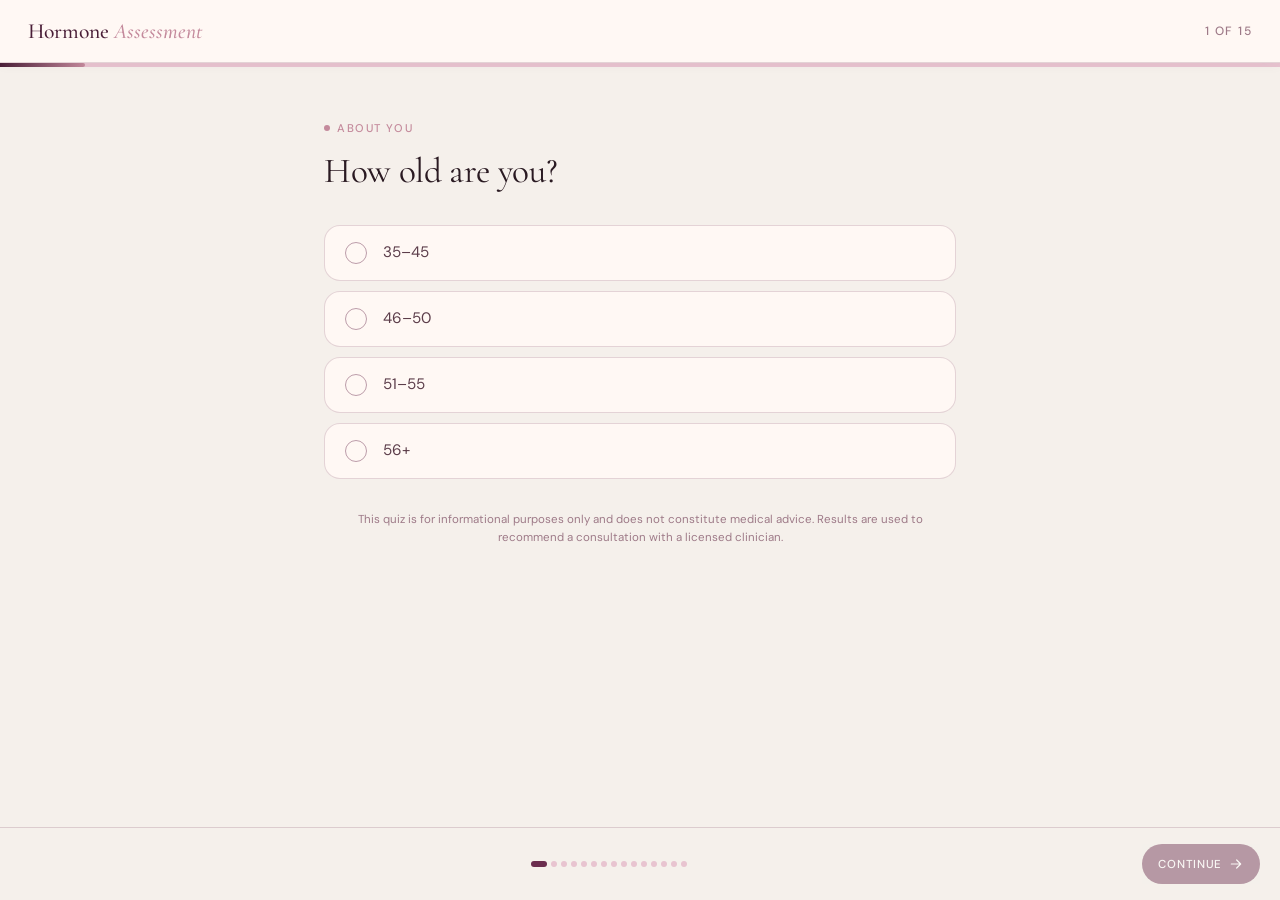
==== index.html @ 1592f010 "Add files via upload" ====
<!DOCTYPE html>
<html lang="en">
<head>
<meta charset="UTF-8">
<meta name="viewport" content="width=device-width, initial-scale=1.0">
<title>Hormone Health Assessment</title>
<link href="https://fonts.googleapis.com/css2?family=Cormorant+Garamond:ital,wght@0,300;0,400;0,500;0,600;1,300;1,400&family=DM+Sans:wght@300;400;500&display=swap" rel="stylesheet">
<link rel="stylesheet" href="style.css">
</head>
<body>

<header class="header">
  <div class="logo">Hormone <span>Assessment</span></div>
  <div class="step-label" id="stepLabel">1 of 15</div>
</header>
<div class="progress-wrap">
  <div class="progress-fill" id="progressFill"></div>
</div>

<div class="quiz-wrap" id="quizWrap">

  <!-- Q1 -->
  <div class="slide active" data-slide="1">
    <div class="question-tag">About You</div>
    <div class="question-text">How old are you?</div>
    <div class="choices">
      <div class="choice" data-value="35-45" onclick="selectChoice(this)"><div class="radio-ring"><div class="radio-dot"></div></div><span class="choice-label">35–45</span></div>
      <div class="choice" data-value="46-50" onclick="selectChoice(this)"><div class="radio-ring"><div class="radio-dot"></div></div><span class="choice-label">46–50</span></div>
      <div class="choice" data-value="51-55" onclick="selectChoice(this)"><div class="radio-ring"><div class="radio-dot"></div></div><span class="choice-label">51–55</span></div>
      <div class="choice" data-value="56+" onclick="selectChoice(this)"><div class="radio-ring"><div class="radio-dot"></div></div><span class="choice-label">56+</span></div>
    </div>
    <p class="disclaimer">This quiz is for informational purposes only and does not constitute medical advice. Results are used to recommend a consultation with a licensed clinician.</p>
  </div>

  <!-- Q2 -->
  <div class="slide" data-slide="2">
    <div class="question-tag">Location</div>
    <div class="question-text">Where are you located?</div>
    <div class="choices">
      <div class="choice" data-value="florida" data-tag="state-florida" onclick="selectChoice(this)"><div class="radio-ring"><div class="radio-dot"></div></div><span class="choice-label">Florida</span></div>
      <div class="choice" data-value="arizona" data-tag="state-arizona" onclick="selectChoice(this)"><div class="radio-ring"><div class="radio-dot"></div></div><span class="choice-label">Arizona</span></div>
      <div class="choice" data-value="texas" data-tag="state-texas" onclick="selectChoice(this)"><div class="radio-ring"><div class="radio-dot"></div></div><span class="choice-label">Texas</span></div>
      <div class="choice" data-value="other" data-tag="disqualified" onclick="selectChoice(this)"><div class="radio-ring"><div class="radio-dot"></div></div><span class="choice-label">Other State</span></div>
    </div>
  </div>

  <!-- Q3 -->
  <div class="slide" data-slide="3">
    <div class="question-tag">Cycle Health</div>
    <div class="question-text">How would you describe your menstrual cycle?</div>
    <div class="choices">
      <div class="choice" data-value="regular" data-stage="perimenopausal" onclick="selectChoice(this)"><div class="radio-ring"><div class="radio-dot"></div></div><span class="choice-label">Regular periods</span></div>
      <div class="choice" data-value="irregular" data-stage="perimenopausal" onclick="selectChoice(this)"><div class="radio-ring"><div class="radio-dot"></div></div><span class="choice-label">Irregular periods</span></div>
      <div class="choice" data-value="no-periods" data-stage="menopausal" onclick="selectChoice(this)"><div class="radio-ring"><div class="radio-dot"></div></div><span class="choice-label">No periods for 12 or more months</span></div>
      <div class="choice" data-value="hysterectomy" data-stage="menopausal" onclick="selectChoice(this)"><div class="radio-ring"><div class="radio-dot"></div></div><span class="choice-label">Had a hysterectomy or oophorectomy</span></div>
    </div>
  </div>

  <!-- Q4 -->
  <div class="slide" data-slide="4">
    <div class="question-tag">Sleep</div>
    <div class="question-text">How hard is it for you to fall asleep at night?</div>
    <div class="choices">
      <div class="choice" data-score="0" onclick="selectChoice(this)"><div class="radio-ring"><div class="radio-dot"></div></div><span class="choice-label">No difficulty — I consistently get 7–8 hours</span></div>
      <div class="choice" data-score="1" onclick="selectChoice(this)"><div class="radio-ring"><div class="radio-dot"></div></div><span class="choice-label">Mild — I have some difficulty</span></div>
      <div class="choice" data-score="2" onclick="selectChoice(this)"><div class="radio-ring"><div class="radio-dot"></div></div><span class="choice-label">Moderate — I wake up during the night most nights</span></div>
      <div class="choice" data-score="3" onclick="selectChoice(this)"><div class="radio-ring"><div class="radio-dot"></div></div><span class="choice-label">Severe — I have chronic insomnia</span></div>
    </div>
  </div>

  <!-- Q5 -->
  <div class="slide" data-slide="5">
    <div class="question-tag">Hot Flashes</div>
    <div class="question-text">Do you experience hot flashes or night sweats?</div>
    <div class="choices">
      <div class="choice" data-score="0" onclick="selectChoice(this)"><div class="radio-ring"><div class="radio-dot"></div></div><span class="choice-label">No — I don't experience them</span></div>
      <div class="choice" data-score="1" onclick="selectChoice(this)"><div class="radio-ring"><div class="radio-dot"></div></div><span class="choice-label">Mild — brief but manageable</span></div>
      <div class="choice" data-score="2" onclick="selectChoice(this)"><div class="radio-ring"><div class="radio-dot"></div></div><span class="choice-label">Moderate — uncomfortable and disruptive</span></div>
      <div class="choice" data-score="3" onclick="selectChoice(this)"><div class="radio-ring"><div class="radio-dot"></div></div><span class="choice-label">Severe — I wake up drenched regularly</span></div>
    </div>
  </div>

  <!-- Q6 -->
  <div class="slide" data-slide="6">
    <div class="question-tag">Mood</div>
    <div class="question-text">How would you describe your mood changes?</div>
    <div class="choices">
      <div class="choice" data-score="0" onclick="selectChoice(this)"><div class="radio-ring"><div class="radio-dot"></div></div><span class="choice-label">No mood changes — I feel emotionally stable</span></div>
      <div class="choice" data-score="1" onclick="selectChoice(this)"><div class="radio-ring"><div class="radio-dot"></div></div><span class="choice-label">Mild — occasional irritability or low mood</span></div>
      <div class="choice" data-score="2" onclick="selectChoice(this)"><div class="radio-ring"><div class="radio-dot"></div></div><span class="choice-label">Moderate — noticeable emotional ups and downs</span></div>
      <div class="choice" data-score="3" onclick="selectChoice(this)"><div class="radio-ring"><div class="radio-dot"></div></div><span class="choice-label">Severe — intense or unpredictable mood shifts</span></div>
    </div>
  </div>

  <!-- Q7 -->
  <div class="slide" data-slide="7">
    <div class="question-tag">Cognitive Health</div>
    <div class="question-text">How difficult is it for you to focus?</div>
    <div class="choices">
      <div class="choice" data-score="0" onclick="selectChoice(this)"><div class="radio-ring"><div class="radio-dot"></div></div><span class="choice-label">No difficulty — no issues with focus or thinking</span></div>
      <div class="choice" data-score="1" onclick="selectChoice(this)"><div class="radio-ring"><div class="radio-dot"></div></div><span class="choice-label">Mild — occasional forgetfulness or low focus</span></div>
      <div class="choice" data-score="2" onclick="selectChoice(this)"><div class="radio-ring"><div class="radio-dot"></div></div><span class="choice-label">Moderate — trouble concentrating</span></div>
      <div class="choice" data-score="3" onclick="selectChoice(this)"><div class="radio-ring"><div class="radio-dot"></div></div><span class="choice-label">Severe — brain fog interferes with daily tasks</span></div>
    </div>
  </div>

  <!-- Q8 -->
  <div class="slide" data-slide="8">
    <div class="question-tag">Body Composition</div>
    <div class="question-text">Have you noticed any changes in your weight?</div>
    <div class="choices">
      <div class="choice" data-score="0" onclick="selectChoice(this)"><div class="radio-ring"><div class="radio-dot"></div></div><span class="choice-label">No changes — weight is stable</span></div>
      <div class="choice" data-score="1" onclick="selectChoice(this)"><div class="radio-ring"><div class="radio-dot"></div></div><span class="choice-label">Mild — minor fluctuations</span></div>
      <div class="choice" data-score="2" onclick="selectChoice(this)"><div class="radio-ring"><div class="radio-dot"></div></div><span class="choice-label">Moderate — gradual abdominal weight gain</span></div>
      <div class="choice" data-score="3" onclick="selectChoice(this)"><div class="radio-ring"><div class="radio-dot"></div></div><span class="choice-label">Severe — rapid weight gain with bloating</span></div>
    </div>
  </div>

  <!-- Q9 -->
  <div class="slide" data-slide="9">
    <div class="question-tag">Skin & Hair</div>
    <div class="question-text">Are you experiencing any body dryness (skin, hair, or intimate areas)?</div>
    <div class="choices">
      <div class="choice" data-score="0" onclick="selectChoice(this)"><div class="radio-ring"><div class="radio-dot"></div></div><span class="choice-label">No dryness — my skin, hair, and intimate areas feel normal</span></div>
      <div class="choice" data-score="1" onclick="selectChoice(this)"><div class="radio-ring"><div class="radio-dot"></div></div><span class="choice-label">Mild — slightly dry skin or increased hair shedding</span></div>
      <div class="choice" data-score="2" onclick="selectChoice(this)"><div class="radio-ring"><div class="radio-dot"></div></div><span class="choice-label">Moderate — skin thinning, dry eyes, or brittle nails</span></div>
      <div class="choice" data-score="3" onclick="selectChoice(this)"><div class="radio-ring"><div class="radio-dot"></div></div><span class="choice-label">Severe — significant hair thinning or vaginal dryness</span></div>
    </div>
  </div>

  <!-- Q10 -->
  <div class="slide" data-slide="10">
    <div class="question-tag">Libido</div>
    <div class="question-text">Have you noticed any changes in your sex drive?</div>
    <div class="choices">
      <div class="choice" data-score="0" onclick="selectChoice(this)"><div class="radio-ring"><div class="radio-dot"></div></div><span class="choice-label">No changes — my libido feels normal</span></div>
      <div class="choice" data-score="1" onclick="selectChoice(this)"><div class="radio-ring"><div class="radio-dot"></div></div><span class="choice-label">Mild — slightly less interest than usual</span></div>
      <div class="choice" data-score="2" onclick="selectChoice(this)"><div class="radio-ring"><div class="radio-dot"></div></div><span class="choice-label">Moderate — noticeably reduced interest in sex</span></div>
      <div class="choice" data-score="3" onclick="selectChoice(this)"><div class="radio-ring"><div class="radio-dot"></div></div><span class="choice-label">Severe — little to no sex drive</span></div>
    </div>
  </div>

  <!-- Q11 -->
  <div class="slide" data-slide="11">
    <div class="question-tag">Physical Comfort</div>
    <div class="question-text">How would you rate your joint and muscle discomfort?</div>
    <div class="choices">
      <div class="choice" data-score="0" onclick="selectChoice(this)"><div class="radio-ring"><div class="radio-dot"></div></div><span class="choice-label">No discomfort — no pain or stiffness</span></div>
      <div class="choice" data-score="1" onclick="selectChoice(this)"><div class="radio-ring"><div class="radio-dot"></div></div><span class="choice-label">Mild — occasional morning stiffness</span></div>
      <div class="choice" data-score="2" onclick="selectChoice(this)"><div class="radio-ring"><div class="radio-dot"></div></div><span class="choice-label">Moderate — recurring joint or muscle pain</span></div>
      <div class="choice" data-score="3" onclick="selectChoice(this)"><div class="radio-ring"><div class="radio-dot"></div></div><span class="choice-label">Severe — chronic pain affecting daily activities</span></div>
    </div>
  </div>

  <!-- Q12 MULTI SELECT -->
  <div class="slide" data-slide="12" data-multi="true">
    <div class="question-tag">Medical History</div>
    <div class="question-text">Have you ever been diagnosed with any of the following?</div>
    <p class="multi-note">Select all that apply</p>
    <div class="choices">
      <div class="choice multi" data-value="none" onclick="selectMulti(this)"><div class="radio-ring"><svg class="check-svg" width="11" height="8" viewBox="0 0 11 8" fill="none"><path d="M1 4L4 7L10 1" stroke="white" stroke-width="1.8" stroke-linecap="round" stroke-linejoin="round"/></svg></div><span class="choice-label">No conditions listed below apply to me</span></div>
      <div class="choice multi" data-value="cancer" data-tag="critical-history" onclick="selectMulti(this)"><div class="radio-ring"><svg class="check-svg" width="11" height="8" viewBox="0 0 11 8" fill="none"><path d="M1 4L4 7L10 1" stroke="white" stroke-width="1.8" stroke-linecap="round" stroke-linejoin="round"/></svg></div><span class="choice-label">Breast cancer or uterine cancer</span></div>
      <div class="choice multi" data-value="bleeding" data-tag="critical-history" onclick="selectMulti(this)"><div class="radio-ring"><svg class="check-svg" width="11" height="8" viewBox="0 0 11 8" fill="none"><path d="M1 4L4 7L10 1" stroke="white" stroke-width="1.8" stroke-linecap="round" stroke-linejoin="round"/></svg></div><span class="choice-label">Unexplained or abnormal vaginal bleeding</span></div>
      <div class="choice multi" data-value="clots" data-tag="critical-history" onclick="selectMulti(this)"><div class="radio-ring"><svg class="check-svg" width="11" height="8" viewBox="0 0 11 8" fill="none"><path d="M1 4L4 7L10 1" stroke="white" stroke-width="1.8" stroke-linecap="round" stroke-linejoin="round"/></svg></div><span class="choice-label">Blood clots, DVT, or pulmonary embolism</span></div>
      <div class="choice multi" data-value="cardiac" data-tag="critical-history" onclick="selectMulti(this)"><div class="radio-ring"><svg class="check-svg" width="11" height="8" viewBox="0 0 11 8" fill="none"><path d="M1 4L4 7L10 1" stroke="white" stroke-width="1.8" stroke-linecap="round" stroke-linejoin="round"/></svg></div><span class="choice-label">Stroke, heart attack, or cardiovascular disease</span></div>
      <div class="choice multi" data-value="liver" data-tag="critical-history" onclick="selectMulti(this)"><div class="radio-ring"><svg class="check-svg" width="11" height="8" viewBox="0 0 11 8" fill="none"><path d="M1 4L4 7L10 1" stroke="white" stroke-width="1.8" stroke-linecap="round" stroke-linejoin="round"/></svg></div><span class="choice-label">Liver disease</span></div>
    </div>
  </div>

  <!-- Q13 -->
  <div class="slide" data-slide="13">
    <div class="question-tag">Current Medications</div>
    <div class="question-text">Are you currently using any hormone-related medications?</div>
    <div class="choices">
      <div class="choice" data-value="none" onclick="selectChoice(this)"><div class="radio-ring"><div class="radio-dot"></div></div><span class="choice-label">No</span></div>
      <div class="choice" data-value="hrt-rx" data-tag="q13-hrt-rx" onclick="selectChoice(this)"><div class="radio-ring"><div class="radio-dot"></div></div><span class="choice-label">Yes — prescription hormone replacement therapy (HRT)</span></div>
      <div class="choice" data-value="contraceptive" data-tag="q13-contraceptive" onclick="selectChoice(this)"><div class="radio-ring"><div class="radio-dot"></div></div><span class="choice-label">Yes — hormonal contraceptives (pill, patch, or IUD)</span></div>
      <div class="choice" data-value="otc-supplements" data-tag="q13-otc-supplements" onclick="selectChoice(this)"><div class="radio-ring"><div class="radio-dot"></div></div><span class="choice-label">Yes — over-the-counter hormone supplements</span></div>
    </div>
  </div>

  <!-- Q14 -->
  <div class="slide" data-slide="14">
    <div class="question-tag">Lab Testing</div>
    <div class="question-text">Have you had any recent hormone or lab testing?</div>
    <div class="choices">
      <div class="choice" data-value="none" onclick="selectChoice(this)"><div class="radio-ring"><div class="radio-dot"></div></div><span class="choice-label">No recent testing</span></div>
      <div class="choice" data-value="standard-blood" data-tag="q14-standard-blood" onclick="selectChoice(this)"><div class="radio-ring"><div class="radio-dot"></div></div><span class="choice-label">Yes — standard blood work</span></div>
      <div class="choice" data-value="specialized" data-tag="q14-specialized" onclick="selectChoice(this)"><div class="radio-ring"><div class="radio-dot"></div></div><span class="choice-label">Yes — specialized hormone testing (DUTCH, saliva mapping)</span></div>
      <div class="choice" data-value="has-results" data-tag="longer-consult" onclick="selectChoice(this)"><div class="radio-ring"><div class="radio-dot"></div></div><span class="choice-label">Yes — I have results but need help understanding them</span></div>
    </div>
  </div>

  <!-- Q15 -->
  <div class="slide" data-slide="15">
    <div class="question-tag">Urgency</div>
    <div class="question-text">How urgently do you need to resolve these symptoms?</div>
    <div class="choices">
      <div class="choice" data-value="low" data-tag="low-intent" onclick="selectChoice(this)"><div class="radio-ring"><div class="radio-dot"></div></div><span class="choice-label">Low — I want to understand my health</span></div>
      <div class="choice" data-value="moderate" data-tag="cold" onclick="selectChoice(this)"><div class="radio-ring"><div class="radio-dot"></div></div><span class="choice-label">Moderate — symptoms are affecting my daily comfort</span></div>
      <div class="choice" data-value="high" data-tag="warm" onclick="selectChoice(this)"><div class="radio-ring"><div class="radio-dot"></div></div><span class="choice-label">High — symptoms are disrupting my daily life</span></div>
      <div class="choice" data-value="critical" data-tag="hot" onclick="selectChoice(this)"><div class="radio-ring"><div class="radio-dot"></div></div><span class="choice-label">Critical — I feel I need medical attention promptly</span></div>
    </div>
  </div>

</div>

<nav class="footer-nav" id="footerNav">
  <button class="btn-back" id="btnBack" onclick="goBack()">
    <svg width="16" height="16" viewBox="0 0 24 24" fill="none"><path d="M19 12H5M11 6L5 12L11 18" stroke="currentColor" stroke-width="1.8" stroke-linecap="round" stroke-linejoin="round"/></svg>
    Back
  </button>
  <div class="dots-wrap" id="dotsWrap"></div>
  <button class="btn-continue" id="btnContinue" onclick="goNext()">
    Continue
    <svg width="16" height="16" viewBox="0 0 24 24" fill="none"><path d="M5 12H19M13 6L19 12L13 18" stroke="white" stroke-width="1.8" stroke-linecap="round" stroke-linejoin="round"/></svg>
  </button>
</nav>

<script src="script.js"></script>
</body>
</html>
---- style.css ----
*, *::before, *::after { box-sizing: border-box; margin: 0; padding: 0; }
html, body { overflow-x: hidden; width: 100%; }

:root {
  --bg: #f5f0eb;
  --card-bg: #fff8f4;
  --burgundy: #6b2d4e;
  --burgundy-dark: #4a1e37;
  --mauve: #c48a9c;
  --mauve-light: #e8c4d0;
  --text-dark: #2a1a22;
  --text-mid: #5c3d4a;
  --text-muted: #9e7a88;
  --border: rgba(107, 45, 78, 0.18);
  --border-hover: rgba(107, 45, 78, 0.45);
  --selected-bg: rgba(107, 45, 78, 0.08);
  --radius: 16px;
  --green: #4a7c6f;
  --amber: #b8860b;
  --red: #8b2a2a;
}

body {
  font-family: 'DM Sans', sans-serif;
  background: var(--bg);
  min-height: 100vh;
  color: var(--text-dark);
}

/* ─── HEADER ─── */
.header {
  width: 100%;
  background: var(--card-bg);
  border-bottom: 1px solid var(--border);
  padding: 18px 28px;
  display: flex;
  align-items: center;
  justify-content: space-between;
  position: sticky;
  top: 0;
  z-index: 100;
  box-shadow: 0 1px 12px rgba(107,45,78,0.06);
}
.logo {
  font-family: 'Cormorant Garamond', serif;
  font-size: 1.35rem;
  font-weight: 500;
  color: var(--burgundy-dark);
}
.logo span { color: var(--mauve); font-style: italic; }
.step-label {
  font-size: 0.75rem;
  font-weight: 500;
  letter-spacing: 0.12em;
  text-transform: uppercase;
  color: var(--text-muted);
}

/* ─── PROGRESS BAR ─── */
.progress-wrap {
  width: 100%;
  background: var(--mauve-light);
  height: 4px;
}
.progress-fill {
  height: 100%;
  background: linear-gradient(90deg, var(--burgundy-dark), var(--mauve));
  border-radius: 0 4px 4px 0;
  transition: width 0.5s cubic-bezier(0.4, 0, 0.2, 1);
  width: 6.67%;
}

/* ─── QUIZ WRAP ─── */
.quiz-wrap {
  width: 100%;
  max-width: 680px;
  padding: 48px 24px 120px;
  margin: 0 auto;
}

/* ─── SLIDES ─── */
.slide { display: none; animation: slideIn 0.4s ease; }
.slide.active { display: block; }

@keyframes slideIn {
  from { opacity: 0; transform: translateY(18px); }
  to   { opacity: 1; transform: translateY(0); }
}

@keyframes fadeIn {
  from { opacity: 0; transform: translateY(16px); }
  to   { opacity: 1; transform: translateY(0); }
}

.question-tag {
  display: inline-flex;
  align-items: center;
  gap: 7px;
  font-size: 0.7rem;
  font-weight: 500;
  letter-spacing: 0.14em;
  text-transform: uppercase;
  color: var(--mauve);
  margin-bottom: 14px;
}
.question-tag::before {
  content: '';
  width: 6px; height: 6px;
  border-radius: 50%;
  background: var(--mauve);
  display: inline-block;
}

.question-text {
  font-family: 'Cormorant Garamond', serif;
  font-size: clamp(1.7rem, 4.5vw, 2.2rem);
  font-weight: 400;
  line-height: 1.25;
  color: var(--text-dark);
  margin-bottom: 32px;
  letter-spacing: -0.01em;
}

/* ─── CHOICES ─── */
.choices { display: flex; flex-direction: column; gap: 10px; }

.choice {
  display: flex;
  align-items: center;
  gap: 16px;
  padding: 16px 20px;
  border: 1.5px solid var(--border);
  border-radius: var(--radius);
  background: var(--card-bg);
  cursor: pointer;
  transition: all 0.2s ease;
  position: relative;
  overflow: hidden;
}
.choice::before {
  content: '';
  position: absolute;
  inset: 0;
  background: linear-gradient(135deg, rgba(107,45,78,0.03), transparent);
  opacity: 0;
  transition: opacity 0.2s;
}
.choice:hover { border-color: var(--border-hover); transform: translateY(-1px); box-shadow: 0 4px 20px rgba(107,45,78,0.1); }
.choice:hover::before { opacity: 1; }
.choice.selected {
  border-color: var(--burgundy);
  background: var(--selected-bg);
  box-shadow: 0 0 0 1px var(--burgundy), 0 4px 20px rgba(107,45,78,0.12);
}

.radio-ring {
  width: 22px; height: 22px;
  border-radius: 50%;
  border: 1.5px solid var(--border-hover);
  display: flex; align-items: center; justify-content: center;
  flex-shrink: 0;
  transition: all 0.2s;
}
.choice.selected .radio-ring { border-color: var(--burgundy); background: var(--burgundy); }

.radio-dot {
  width: 8px; height: 8px;
  border-radius: 50%;
  background: white;
  opacity: 0;
  transform: scale(0);
  transition: all 0.2s cubic-bezier(0.34, 1.56, 0.64, 1);
}
.choice.selected .radio-dot { opacity: 1; transform: scale(1); }

.choice-label {
  font-size: 0.95rem;
  font-weight: 400;
  color: var(--text-mid);
  line-height: 1.4;
  transition: color 0.2s;
}
.choice.selected .choice-label { color: var(--text-dark); font-weight: 500; }

/* ─── MULTI SELECT ─── */
.multi-note {
  font-size: 0.78rem;
  color: var(--text-muted);
  margin-bottom: 20px;
  font-style: italic;
}
.choice.multi .radio-ring { border-radius: 6px; }
.choice.multi .radio-dot { display: none; }
.check-svg { opacity: 0; transform: scale(0); transition: all 0.2s cubic-bezier(0.34, 1.56, 0.64, 1); }
.choice.multi.selected .check-svg { opacity: 1; transform: scale(1); }

/* ─── DISCLAIMER ─── */
.disclaimer {
  text-align: center;
  font-size: 0.72rem;
  color: var(--text-muted);
  line-height: 1.6;
  padding: 0 12px;
  margin-top: 32px;
}

/* ─── FOOTER NAV ─── */
.footer-nav {
  position: fixed;
  bottom: 0; left: 0; right: 0;
  background: rgba(245, 240, 235, 0.92);
  backdrop-filter: blur(12px);
  border-top: 1px solid var(--border);
  padding: 16px 20px;
  padding-bottom: calc(16px + env(safe-area-inset-bottom));
  display: flex;
  align-items: center;
  justify-content: space-between;
  gap: 8px;
  z-index: 99;
  width: 100%;
}

.btn-back {
  display: flex;
  align-items: center;
  gap: 8px;
  font-family: 'DM Sans', sans-serif;
  font-size: 0.88rem;
  color: var(--text-muted);
  background: none;
  border: none;
  cursor: pointer;
  padding: 10px 0;
  transition: color 0.2s;
  flex-shrink: 0;
}
.btn-back:hover { color: var(--burgundy); }
.btn-back:hover svg { transform: translateX(-3px); }
.btn-back svg { transition: transform 0.2s; }

.btn-continue {
  display: flex;
  align-items: center;
  gap: 6px;
  font-family: 'DM Sans', sans-serif;
  font-size: 0.72rem;
  font-weight: 500;
  letter-spacing: 0.06em;
  text-transform: uppercase;
  color: white;
  background: var(--burgundy);
  border: none;
  border-radius: 100px;
  padding: 12px 16px;
  cursor: pointer;
  transition: all 0.25s ease;
  opacity: 0.45;
  pointer-events: none;
  white-space: nowrap;
  flex-shrink: 0;
}
.btn-continue.enabled { opacity: 1; pointer-events: all; box-shadow: 0 4px 20px rgba(107,45,78,0.3); }
.btn-continue.enabled:hover { background: var(--burgundy-dark); transform: translateY(-1px); }
.btn-continue svg { transition: transform 0.2s; }
.btn-continue.enabled:hover svg { transform: translateX(3px); }

/* ─── DOTS ─── */
.dots-wrap { display: flex; gap: 4px; align-items: center; flex-shrink: 1; overflow: hidden; }
.dot { width: 6px; height: 6px; border-radius: 50%; background: var(--mauve-light); transition: all 0.3s; flex-shrink: 0; }
.dot.active { background: var(--burgundy); width: 16px; border-radius: 4px; }
.dot.done { background: var(--mauve); }

/* ─── RESULTS PAGE ─── */
.results-wrap {
  max-width: 600px;
  margin: 0 auto;
  padding: 48px 24px 80px;
}

.loading { text-align: center; padding: 80px 24px; }
.loading p {
  font-family: 'Cormorant Garamond', serif;
  font-size: 1.4rem;
  color: var(--text-muted);
  font-style: italic;
}

.results { display: none; }
.results.visible { display: block; animation: fadeIn 0.6s ease; }

.eyebrow {
  font-size: 0.72rem;
  font-weight: 500;
  letter-spacing: 0.14em;
  text-transform: uppercase;
  color: var(--mauve);
  margin-bottom: 12px;
  display: flex;
  align-items: center;
  gap: 8px;
}
.eyebrow::before {
  content: '';
  width: 24px; height: 1px;
  background: var(--mauve);
  display: inline-block;
}

.headline {
  font-family: 'Cormorant Garamond', serif;
  font-size: clamp(2rem, 6vw, 2.8rem);
  font-weight: 400;
  line-height: 1.2;
  color: var(--text-dark);
  margin-bottom: 12px;
}
.headline em { color: var(--burgundy); font-style: italic; }

.subheadline {
  font-size: 0.95rem;
  color: var(--text-mid);
  line-height: 1.7;
  margin-bottom: 40px;
}

.score-card {
  background: var(--card-bg);
  border: 1.5px solid var(--border);
  border-radius: 20px;
  padding: 28px 24px;
  margin-bottom: 20px;
}
.score-label {
  display: flex;
  justify-content: space-between;
  align-items: center;
  margin-bottom: 14px;
}
.score-label span:first-child { font-weight: 500; font-size: 0.95rem; color: var(--text-dark); }

.score-badge {
  font-size: 0.82rem;
  font-weight: 500;
  padding: 4px 12px;
  border-radius: 100px;
}
.score-badge.mild     { background: rgba(74,124,111,0.12); color: var(--green); }
.score-badge.moderate { background: rgba(184,134,11,0.12); color: var(--amber); }
.score-badge.severe   { background: rgba(139,42,42,0.12);  color: var(--red); }

.score-bar-wrap {
  background: var(--mauve-light);
  border-radius: 100px;
  height: 8px;
  margin-bottom: 10px;
}
.score-bar-fill {
  height: 100%;
  border-radius: 100px;
  transition: width 1.2s cubic-bezier(0.4, 0, 0.2, 1);
  width: 0%;
}
.score-bar-fill.mild     { background: linear-gradient(90deg, #4a7c6f, #7ab5a8); }
.score-bar-fill.moderate { background: linear-gradient(90deg, #b8860b, #d4a832); }
.score-bar-fill.severe   { background: linear-gradient(90deg, #8b2a2a, #c45555); }

.score-markers {
  display: flex;
  justify-content: space-between;
  font-size: 0.72rem;
  color: var(--text-muted);
}

.info-card {
  background: var(--card-bg);
  border: 1.5px solid var(--border);
  border-radius: 20px;
  padding: 28px 24px;
  margin-bottom: 20px;
}
.info-card h3 {
  font-family: 'Cormorant Garamond', serif;
  font-size: 1.3rem;
  font-weight: 500;
  color: var(--text-dark);
  margin-bottom: 12px;
}
.info-card p { font-size: 0.92rem; color: var(--text-mid); line-height: 1.75; }

.plan-card {
  background: var(--burgundy-dark);
  border-radius: 20px;
  padding: 28px 24px;
  margin-bottom: 32px;
  color: white;
}
.plan-tag {
  font-size: 0.7rem;
  font-weight: 500;
  letter-spacing: 0.12em;
  text-transform: uppercase;
  color: var(--mauve-light);
  margin-bottom: 8px;
}
.plan-name {
  font-family: 'Cormorant Garamond', serif;
  font-size: 1.6rem;
  font-weight: 400;
  margin-bottom: 4px;
}
.plan-price { font-size: 0.88rem; color: var(--mauve-light); margin-bottom: 20px; }
.plan-includes { list-style: none; display: flex; flex-direction: column; gap: 10px; }
.plan-includes li {
  display: flex;
  align-items: flex-start;
  gap: 10px;
  font-size: 0.88rem;
  color: rgba(255,255,255,0.85);
  line-height: 1.5;
}
.plan-includes li::before {
  content: '✓';
  color: var(--mauve-light);
  font-weight: 600;
  flex-shrink: 0;
  margin-top: 1px;
}

.btn-cta {
  display: flex;
  align-items: center;
  justify-content: center;
  gap: 10px;
  width: 100%;
  font-family: 'DM Sans', sans-serif;
  font-size: 0.85rem;
  font-weight: 500;
  letter-spacing: 0.1em;
  text-transform: uppercase;
  color: white;
  background: var(--burgundy);
  border: none;
  border-radius: 100px;
  padding: 18px 32px;
  cursor: pointer;
  transition: all 0.25s ease;
  box-shadow: 0 4px 20px rgba(107,45,78,0.3);
  text-decoration: none;
}
.btn-cta:hover {
  background: var(--burgundy-dark);
  transform: translateY(-2px);
  box-shadow: 0 8px 32px rgba(107,45,78,0.4);
}

@media (max-width: 480px) {
  .quiz-wrap { padding: 36px 20px 120px; }
  .choice { padding: 14px 16px; }
  .question-text { margin-bottom: 24px; }
  .results-wrap { padding: 36px 20px 60px; }
}
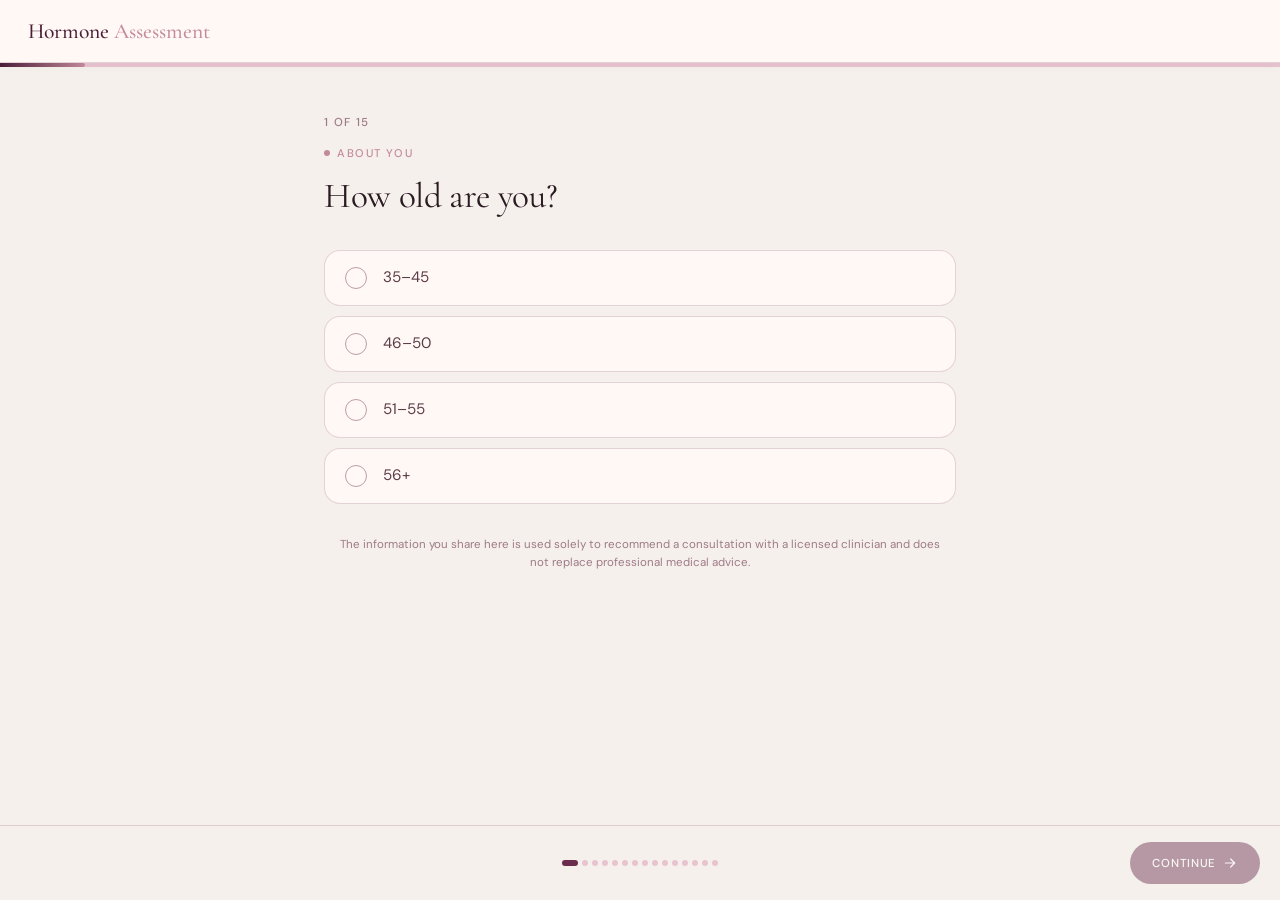
==== commit 4c557cee: "Add files via upload" ====
--- a/index.html
+++ b/index.html
@@ -11,7 +11,6 @@
 
 <header class="header">
   <div class="logo">Hormone <span>Assessment</span></div>
-  <div class="step-label" id="stepLabel">1 of 15</div>
 </header>
 <div class="progress-wrap">
   <div class="progress-fill" id="progressFill"></div>
@@ -21,6 +20,7 @@
 
   <!-- Q1 -->
   <div class="slide active" data-slide="1">
+    <div class="step-inline" id="stepLabel">1 of 15</div>
     <div class="question-tag">About You</div>
     <div class="question-text">How old are you?</div>
     <div class="choices">
@@ -29,7 +29,7 @@
       <div class="choice" data-value="51-55" onclick="selectChoice(this)"><div class="radio-ring"><div class="radio-dot"></div></div><span class="choice-label">51–55</span></div>
       <div class="choice" data-value="56+" onclick="selectChoice(this)"><div class="radio-ring"><div class="radio-dot"></div></div><span class="choice-label">56+</span></div>
     </div>
-    <p class="disclaimer">This quiz is for informational purposes only and does not constitute medical advice. Results are used to recommend a consultation with a licensed clinician.</p>
+    <p class="disclaimer">The information you share here is used solely to recommend a consultation with a licensed clinician and does not replace professional medical advice.</p>
   </div>
 
   <!-- Q2 -->
@@ -88,43 +88,43 @@
       <div class="choice" data-score="0" onclick="selectChoice(this)"><div class="radio-ring"><div class="radio-dot"></div></div><span class="choice-label">No mood changes — I feel emotionally stable</span></div>
       <div class="choice" data-score="1" onclick="selectChoice(this)"><div class="radio-ring"><div class="radio-dot"></div></div><span class="choice-label">Mild — occasional irritability or low mood</span></div>
       <div class="choice" data-score="2" onclick="selectChoice(this)"><div class="radio-ring"><div class="radio-dot"></div></div><span class="choice-label">Moderate — noticeable emotional ups and downs</span></div>
-      <div class="choice" data-score="3" onclick="selectChoice(this)"><div class="radio-ring"><div class="radio-dot"></div></div><span class="choice-label">Severe — intense or unpredictable mood shifts</span></div>
+      <div class="choice" data-score="3" onclick="selectChoice(this)"><div class="radio-ring"><div class="radio-dot"></div></div><span class="choice-label">Severe — anxiety, depression, or mood swings affecting daily life</span></div>
     </div>
   </div>
 
   <!-- Q7 -->
   <div class="slide" data-slide="7">
-    <div class="question-tag">Cognitive Health</div>
-    <div class="question-text">How difficult is it for you to focus?</div>
-    <div class="choices">
-      <div class="choice" data-score="0" onclick="selectChoice(this)"><div class="radio-ring"><div class="radio-dot"></div></div><span class="choice-label">No difficulty — no issues with focus or thinking</span></div>
-      <div class="choice" data-score="1" onclick="selectChoice(this)"><div class="radio-ring"><div class="radio-dot"></div></div><span class="choice-label">Mild — occasional forgetfulness or low focus</span></div>
-      <div class="choice" data-score="2" onclick="selectChoice(this)"><div class="radio-ring"><div class="radio-dot"></div></div><span class="choice-label">Moderate — trouble concentrating</span></div>
-      <div class="choice" data-score="3" onclick="selectChoice(this)"><div class="radio-ring"><div class="radio-dot"></div></div><span class="choice-label">Severe — brain fog interferes with daily tasks</span></div>
+    <div class="question-tag">Energy</div>
+    <div class="question-text">How would you rate your energy levels?</div>
+    <div class="choices">
+      <div class="choice" data-score="0" onclick="selectChoice(this)"><div class="radio-ring"><div class="radio-dot"></div></div><span class="choice-label">Good — I have consistent energy throughout the day</span></div>
+      <div class="choice" data-score="1" onclick="selectChoice(this)"><div class="radio-ring"><div class="radio-dot"></div></div><span class="choice-label">Mild — I feel tired more often than usual</span></div>
+      <div class="choice" data-score="2" onclick="selectChoice(this)"><div class="radio-ring"><div class="radio-dot"></div></div><span class="choice-label">Moderate — fatigue impacts my productivity</span></div>
+      <div class="choice" data-score="3" onclick="selectChoice(this)"><div class="radio-ring"><div class="radio-dot"></div></div><span class="choice-label">Severe — I'm exhausted most of the time</span></div>
     </div>
   </div>
 
   <!-- Q8 -->
   <div class="slide" data-slide="8">
-    <div class="question-tag">Body Composition</div>
-    <div class="question-text">Have you noticed any changes in your weight?</div>
-    <div class="choices">
-      <div class="choice" data-score="0" onclick="selectChoice(this)"><div class="radio-ring"><div class="radio-dot"></div></div><span class="choice-label">No changes — weight is stable</span></div>
-      <div class="choice" data-score="1" onclick="selectChoice(this)"><div class="radio-ring"><div class="radio-dot"></div></div><span class="choice-label">Mild — minor fluctuations</span></div>
-      <div class="choice" data-score="2" onclick="selectChoice(this)"><div class="radio-ring"><div class="radio-dot"></div></div><span class="choice-label">Moderate — gradual abdominal weight gain</span></div>
-      <div class="choice" data-score="3" onclick="selectChoice(this)"><div class="radio-ring"><div class="radio-dot"></div></div><span class="choice-label">Severe — rapid weight gain with bloating</span></div>
+    <div class="question-tag">Cognition</div>
+    <div class="question-text">Do you experience brain fog or memory issues?</div>
+    <div class="choices">
+      <div class="choice" data-score="0" onclick="selectChoice(this)"><div class="radio-ring"><div class="radio-dot"></div></div><span class="choice-label">No — my thinking feels sharp and clear</span></div>
+      <div class="choice" data-score="1" onclick="selectChoice(this)"><div class="radio-ring"><div class="radio-dot"></div></div><span class="choice-label">Mild — occasional forgetfulness</span></div>
+      <div class="choice" data-score="2" onclick="selectChoice(this)"><div class="radio-ring"><div class="radio-dot"></div></div><span class="choice-label">Moderate — difficulty concentrating or recalling words</span></div>
+      <div class="choice" data-score="3" onclick="selectChoice(this)"><div class="radio-ring"><div class="radio-dot"></div></div><span class="choice-label">Severe — brain fog affects my work and daily tasks</span></div>
     </div>
   </div>
 
   <!-- Q9 -->
   <div class="slide" data-slide="9">
-    <div class="question-tag">Skin & Hair</div>
-    <div class="question-text">Are you experiencing any body dryness (skin, hair, or intimate areas)?</div>
-    <div class="choices">
-      <div class="choice" data-score="0" onclick="selectChoice(this)"><div class="radio-ring"><div class="radio-dot"></div></div><span class="choice-label">No dryness — my skin, hair, and intimate areas feel normal</span></div>
-      <div class="choice" data-score="1" onclick="selectChoice(this)"><div class="radio-ring"><div class="radio-dot"></div></div><span class="choice-label">Mild — slightly dry skin or increased hair shedding</span></div>
-      <div class="choice" data-score="2" onclick="selectChoice(this)"><div class="radio-ring"><div class="radio-dot"></div></div><span class="choice-label">Moderate — skin thinning, dry eyes, or brittle nails</span></div>
-      <div class="choice" data-score="3" onclick="selectChoice(this)"><div class="radio-ring"><div class="radio-dot"></div></div><span class="choice-label">Severe — significant hair thinning or vaginal dryness</span></div>
+    <div class="question-tag">Weight</div>
+    <div class="question-text">Have you noticed unexpected changes in your weight?</div>
+    <div class="choices">
+      <div class="choice" data-score="0" onclick="selectChoice(this)"><div class="radio-ring"><div class="radio-dot"></div></div><span class="choice-label">No — my weight has been stable</span></div>
+      <div class="choice" data-score="1" onclick="selectChoice(this)"><div class="radio-ring"><div class="radio-dot"></div></div><span class="choice-label">Mild — slight changes despite no lifestyle shifts</span></div>
+      <div class="choice" data-score="2" onclick="selectChoice(this)"><div class="radio-ring"><div class="radio-dot"></div></div><span class="choice-label">Moderate — noticeable weight gain, especially around the midsection</span></div>
+      <div class="choice" data-score="3" onclick="selectChoice(this)"><div class="radio-ring"><div class="radio-dot"></div></div><span class="choice-label">Severe — significant weight gain that is hard to control</span></div>
     </div>
   </div>
 
--- a/style.css
+++ b/style.css
@@ -47,13 +47,23 @@
   font-weight: 500;
   color: var(--burgundy-dark);
 }
-.logo span { color: var(--mauve); font-style: italic; }
+.logo span { color: var(--mauve); }
 .step-label {
   font-size: 0.75rem;
   font-weight: 500;
   letter-spacing: 0.12em;
   text-transform: uppercase;
   color: var(--text-muted);
+}
+
+/* Step label inside quiz (above question tag) */
+.step-inline {
+  font-size: 0.72rem;
+  font-weight: 500;
+  letter-spacing: 0.12em;
+  text-transform: uppercase;
+  color: var(--text-muted);
+  margin-bottom: 10px;
 }
 
 /* ─── PROGRESS BAR ─── */
@@ -187,7 +197,6 @@
   font-size: 0.78rem;
   color: var(--text-muted);
   margin-bottom: 20px;
-  font-style: italic;
 }
 .choice.multi .radio-ring { border-radius: 6px; }
 .choice.multi .radio-dot { display: none; }
@@ -213,13 +222,16 @@
   border-top: 1px solid var(--border);
   padding: 16px 20px;
   padding-bottom: calc(16px + env(safe-area-inset-bottom));
-  display: flex;
-  align-items: center;
-  justify-content: space-between;
+  display: grid;
+  grid-template-columns: 1fr auto 1fr;
+  align-items: center;
   gap: 8px;
   z-index: 99;
   width: 100%;
 }
+.footer-nav .btn-back     { justify-self: start; }
+.footer-nav .dots-wrap    { justify-self: center; }
+.footer-nav .btn-continue { justify-self: end; }
 
 .btn-back {
   display: flex;
@@ -252,7 +264,7 @@
   background: var(--burgundy);
   border: none;
   border-radius: 100px;
-  padding: 12px 16px;
+  padding: 13px 22px;
   cursor: pointer;
   transition: all 0.25s ease;
   opacity: 0.45;
@@ -283,7 +295,6 @@
   font-family: 'Cormorant Garamond', serif;
   font-size: 1.4rem;
   color: var(--text-muted);
-  font-style: italic;
 }
 
 .results { display: none; }
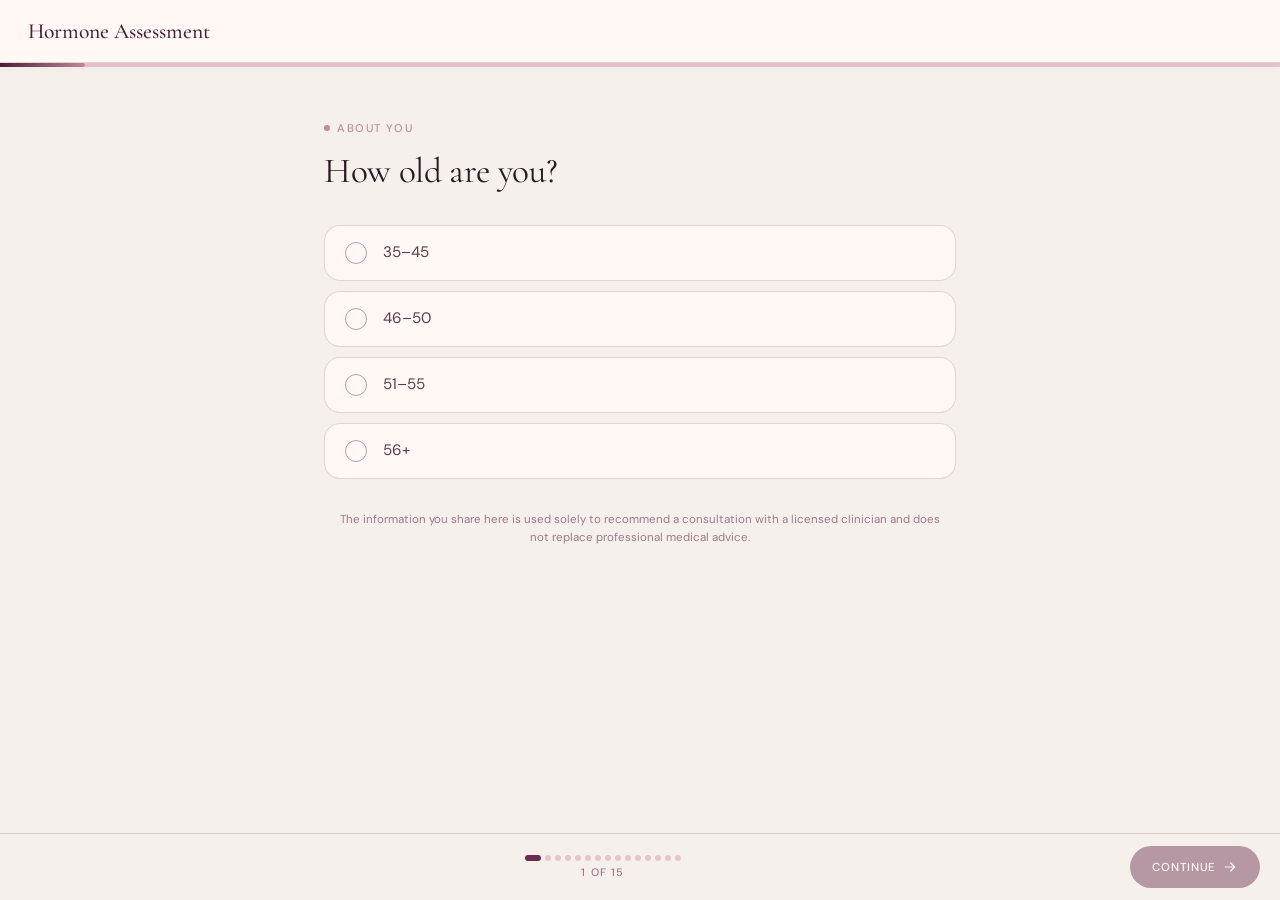
==== commit deea18ab: "Add files via upload" ====
--- a/index.html
+++ b/index.html
@@ -20,7 +20,6 @@
 
   <!-- Q1 -->
   <div class="slide active" data-slide="1">
-    <div class="step-inline" id="stepLabel">1 of 15</div>
     <div class="question-tag">About You</div>
     <div class="question-text">How old are you?</div>
     <div class="choices">
@@ -210,7 +209,10 @@
     <svg width="16" height="16" viewBox="0 0 24 24" fill="none"><path d="M19 12H5M11 6L5 12L11 18" stroke="currentColor" stroke-width="1.8" stroke-linecap="round" stroke-linejoin="round"/></svg>
     Back
   </button>
-  <div class="dots-wrap" id="dotsWrap"></div>
+  <div class="footer-center">
+    <div class="dots-wrap" id="dotsWrap"></div>
+    <div class="step-label" id="stepLabel">1 of 15</div>
+  </div>
   <button class="btn-continue" id="btnContinue" onclick="goNext()">
     Continue
     <svg width="16" height="16" viewBox="0 0 24 24" fill="none"><path d="M5 12H19M13 6L19 12L13 18" stroke="white" stroke-width="1.8" stroke-linecap="round" stroke-linejoin="round"/></svg>
--- a/style.css
+++ b/style.css
@@ -47,7 +47,7 @@
   font-weight: 500;
   color: var(--burgundy-dark);
 }
-.logo span { color: var(--mauve); }
+.logo span { color: var(--burgundy-dark); }
 .step-label {
   font-size: 0.75rem;
   font-weight: 500;
@@ -56,15 +56,6 @@
   color: var(--text-muted);
 }
 
-/* Step label inside quiz (above question tag) */
-.step-inline {
-  font-size: 0.72rem;
-  font-weight: 500;
-  letter-spacing: 0.12em;
-  text-transform: uppercase;
-  color: var(--text-muted);
-  margin-bottom: 10px;
-}
 
 /* ─── PROGRESS BAR ─── */
 .progress-wrap {
@@ -220,18 +211,27 @@
   background: rgba(245, 240, 235, 0.92);
   backdrop-filter: blur(12px);
   border-top: 1px solid var(--border);
-  padding: 16px 20px;
-  padding-bottom: calc(16px + env(safe-area-inset-bottom));
-  display: grid;
-  grid-template-columns: 1fr auto 1fr;
-  align-items: center;
+  padding: 12px 20px;
+  padding-bottom: calc(12px + env(safe-area-inset-bottom));
+  display: flex;
+  align-items: center;
+  justify-content: space-between;
   gap: 8px;
   z-index: 99;
   width: 100%;
 }
-.footer-nav .btn-back     { justify-self: start; }
-.footer-nav .dots-wrap    { justify-self: center; }
-.footer-nav .btn-continue { justify-self: end; }
+.footer-center {
+  display: flex;
+  flex-direction: column;
+  align-items: center;
+  gap: 4px;
+  flex: 1;
+}
+.footer-center .step-label {
+  font-size: 0.68rem;
+  letter-spacing: 0.1em;
+  color: var(--text-muted);
+}
 
 .btn-back {
   display: flex;
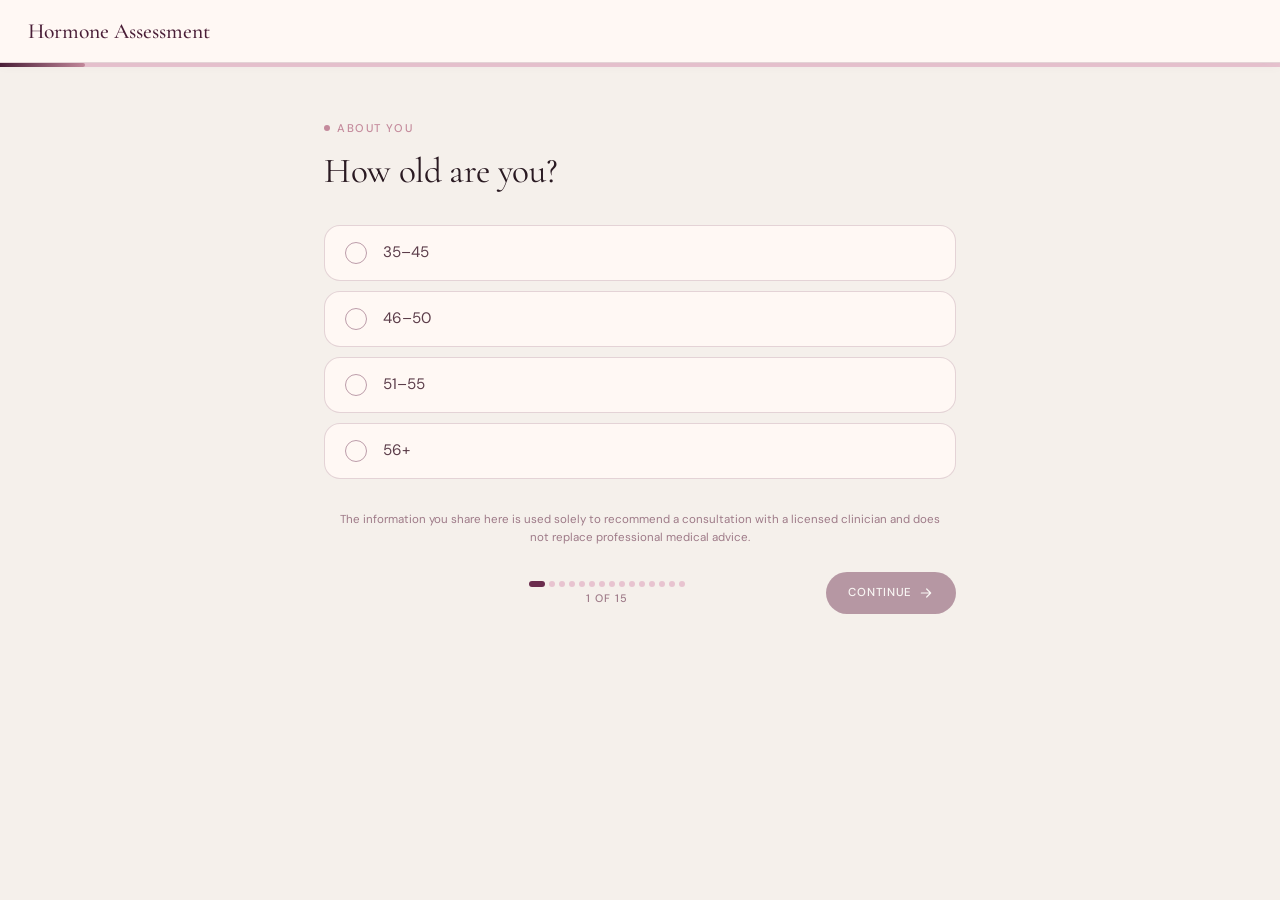
==== commit 21bd0d28: "Add files via upload" ====
--- a/index.html
+++ b/index.html
@@ -202,22 +202,24 @@
     </div>
   </div>
 
+  <nav class="inline-nav" id="footerNav">
+    <div class="inline-nav-inner">
+      <button class="btn-back" id="btnBack" onclick="goBack()">
+        <svg width="16" height="16" viewBox="0 0 24 24" fill="none"><path d="M19 12H5M11 6L5 12L11 18" stroke="currentColor" stroke-width="1.8" stroke-linecap="round" stroke-linejoin="round"/></svg>
+        Back
+      </button>
+      <div class="footer-center">
+        <div class="dots-wrap" id="dotsWrap"></div>
+        <div class="step-label" id="stepLabel">1 of 15</div>
+      </div>
+      <button class="btn-continue" id="btnContinue" onclick="goNext()">
+        Continue
+        <svg width="16" height="16" viewBox="0 0 24 24" fill="none"><path d="M5 12H19M13 6L19 12L13 18" stroke="white" stroke-width="1.8" stroke-linecap="round" stroke-linejoin="round"/></svg>
+      </button>
+    </div>
+  </nav>
+
 </div>
-
-<nav class="footer-nav" id="footerNav">
-  <button class="btn-back" id="btnBack" onclick="goBack()">
-    <svg width="16" height="16" viewBox="0 0 24 24" fill="none"><path d="M19 12H5M11 6L5 12L11 18" stroke="currentColor" stroke-width="1.8" stroke-linecap="round" stroke-linejoin="round"/></svg>
-    Back
-  </button>
-  <div class="footer-center">
-    <div class="dots-wrap" id="dotsWrap"></div>
-    <div class="step-label" id="stepLabel">1 of 15</div>
-  </div>
-  <button class="btn-continue" id="btnContinue" onclick="goNext()">
-    Continue
-    <svg width="16" height="16" viewBox="0 0 24 24" fill="none"><path d="M5 12H19M13 6L19 12L13 18" stroke="white" stroke-width="1.8" stroke-linecap="round" stroke-linejoin="round"/></svg>
-  </button>
-</nav>
 
 <script src="script.js"></script>
 </body>
--- a/style.css
+++ b/style.css
@@ -75,7 +75,7 @@
 .quiz-wrap {
   width: 100%;
   max-width: 680px;
-  padding: 48px 24px 120px;
+  padding: 48px 24px 48px;
   margin: 0 auto;
 }
 
@@ -204,20 +204,15 @@
   margin-top: 32px;
 }
 
-/* ─── FOOTER NAV ─── */
-.footer-nav {
-  position: fixed;
-  bottom: 0; left: 0; right: 0;
-  background: rgba(245, 240, 235, 0.92);
-  backdrop-filter: blur(12px);
-  border-top: 1px solid var(--border);
-  padding: 12px 20px;
-  padding-bottom: calc(12px + env(safe-area-inset-bottom));
+/* ─── INLINE NAV ─── */
+.inline-nav {
+  width: 100%;
+  padding: 24px 0 8px;
+}
+.inline-nav-inner {
   display: flex;
   align-items: center;
   justify-content: space-between;
-  gap: 8px;
-  z-index: 99;
   width: 100%;
 }
 .footer-center {
@@ -246,6 +241,7 @@
   padding: 10px 0;
   transition: color 0.2s;
   flex-shrink: 0;
+  min-width: 64px;
 }
 .btn-back:hover { color: var(--burgundy); }
 .btn-back:hover svg { transform: translateX(-3px); }
@@ -271,6 +267,7 @@
   pointer-events: none;
   white-space: nowrap;
   flex-shrink: 0;
+  min-width: 64px;
 }
 .btn-continue.enabled { opacity: 1; pointer-events: all; box-shadow: 0 4px 20px rgba(107,45,78,0.3); }
 .btn-continue.enabled:hover { background: var(--burgundy-dark); transform: translateY(-1px); }
@@ -466,7 +463,7 @@
 }
 
 @media (max-width: 480px) {
-  .quiz-wrap { padding: 36px 20px 120px; }
+  .quiz-wrap { padding: 36px 20px 40px; }
   .choice { padding: 14px 16px; }
   .question-text { margin-bottom: 24px; }
   .results-wrap { padding: 36px 20px 60px; }
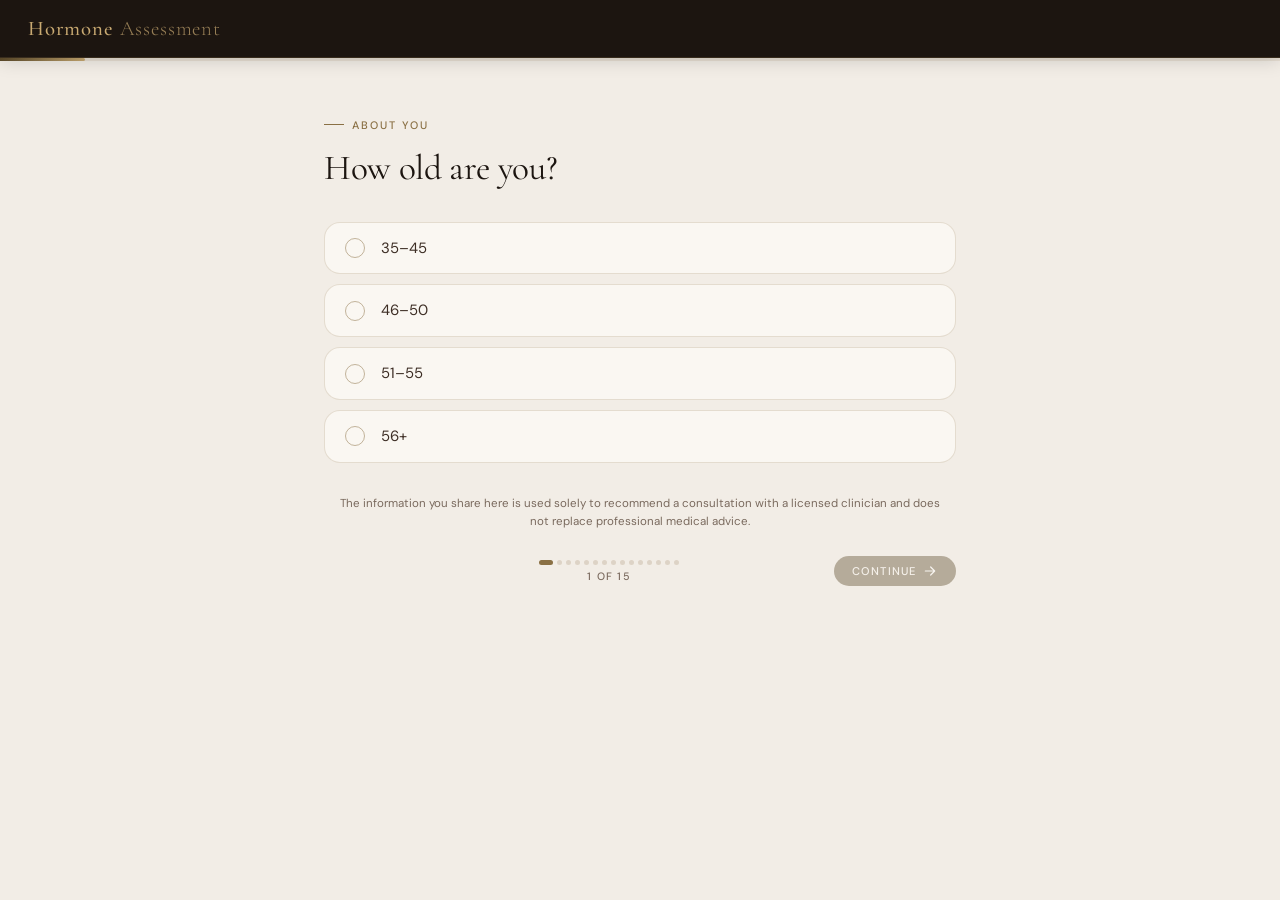
==== commit ca26891b: "Add files via upload" ====
--- a/index.html
+++ b/index.html
@@ -3,7 +3,7 @@
 <head>
 <meta charset="UTF-8">
 <meta name="viewport" content="width=device-width, initial-scale=1.0">
-<title>Hormone Health Assessment</title>
+<title>Hormone Assessment</title>
 <link href="https://fonts.googleapis.com/css2?family=Cormorant+Garamond:ital,wght@0,300;0,400;0,500;0,600;1,300;1,400&family=DM+Sans:wght@300;400;500&display=swap" rel="stylesheet">
 <link rel="stylesheet" href="style.css">
 </head>
@@ -213,7 +213,7 @@
         <div class="step-label" id="stepLabel">1 of 15</div>
       </div>
       <button class="btn-continue" id="btnContinue" onclick="goNext()">
-        Continue
+        Next
         <svg width="16" height="16" viewBox="0 0 24 24" fill="none"><path d="M5 12H19M13 6L19 12L13 18" stroke="white" stroke-width="1.8" stroke-linecap="round" stroke-linejoin="round"/></svg>
       </button>
     </div>
--- a/style.css
+++ b/style.css
@@ -1,72 +1,82 @@
 *, *::before, *::after { box-sizing: border-box; margin: 0; padding: 0; }
-html, body { overflow-x: hidden; width: 100%; }
+html { overflow-x: hidden; width: 100%; height: auto; }
+body { overflow-x: hidden; overflow-y: auto; width: 100%; min-height: 100vh; height: auto; -webkit-overflow-scrolling: touch; }
 
 :root {
-  --bg: #f5f0eb;
-  --card-bg: #fff8f4;
-  --burgundy: #6b2d4e;
-  --burgundy-dark: #4a1e37;
-  --mauve: #c48a9c;
-  --mauve-light: #e8c4d0;
-  --text-dark: #2a1a22;
-  --text-mid: #5c3d4a;
-  --text-muted: #9e7a88;
-  --border: rgba(107, 45, 78, 0.18);
-  --border-hover: rgba(107, 45, 78, 0.45);
-  --selected-bg: rgba(107, 45, 78, 0.08);
-  --radius: 16px;
-  --green: #4a7c6f;
-  --amber: #b8860b;
-  --red: #8b2a2a;
+  /* ── Ancient-Elite Palette ── */
+  --bg:            #f2ede6;          /* warm linen parchment */
+  --card-bg:       #faf7f2;          /* off-white ivory */
+  --ink:           #1c1510;          /* deep oak ink */
+  --ink-mid:       #3d2e25;          /* warm dark brown */
+  --ink-muted:     #7a6a5e;          /* aged bronze muted */
+
+  --gold:          #8a7044;          /* antique gold primary */
+  --gold-dark:     #5c4a2a;          /* deep burnished gold */
+  --gold-light:    #c9aa72;          /* pale champaign gold */
+  --gold-wash:     #ede5d4;          /* gold tint wash */
+
+  --border:        rgba(138,112,68,0.20);
+  --border-hover:  rgba(138,112,68,0.50);
+  --selected-bg:   rgba(138,112,68,0.08);
+
+  --radius:        16px;
+
+  /* ── Status colours ── */
+  --green:  #3d6b5a;
+  --amber:  #8a6a1a;
+  --red:    #7a2a2a;
 }
 
 body {
   font-family: 'DM Sans', sans-serif;
   background: var(--bg);
   min-height: 100vh;
-  color: var(--text-dark);
+  color: var(--ink);
 }
 
 /* ─── HEADER ─── */
 .header {
   width: 100%;
-  background: var(--card-bg);
-  border-bottom: 1px solid var(--border);
-  padding: 18px 28px;
+  background: var(--ink);
+  border-bottom: 1px solid rgba(138,112,68,0.25);
+  padding: 16px 28px;
   display: flex;
   align-items: center;
   justify-content: space-between;
   position: sticky;
   top: 0;
   z-index: 100;
-  box-shadow: 0 1px 12px rgba(107,45,78,0.06);
+  box-shadow: 0 1px 20px rgba(0,0,0,0.18);
 }
 .logo {
   font-family: 'Cormorant Garamond', serif;
-  font-size: 1.35rem;
-  font-weight: 500;
-  color: var(--burgundy-dark);
-}
-.logo span { color: var(--burgundy-dark); }
+  font-size: 1.3rem;
+  font-weight: 500;
+  letter-spacing: 0.04em;
+  color: var(--gold-light);
+}
+.logo span {
+  color: rgba(201,170,114,0.7);
+  font-weight: 300;
+}
 .step-label {
-  font-size: 0.75rem;
-  font-weight: 500;
-  letter-spacing: 0.12em;
-  text-transform: uppercase;
-  color: var(--text-muted);
-}
-
+  font-size: 0.72rem;
+  font-weight: 500;
+  letter-spacing: 0.14em;
+  text-transform: uppercase;
+  color: var(--ink-muted);
+}
 
 /* ─── PROGRESS BAR ─── */
 .progress-wrap {
   width: 100%;
-  background: var(--mauve-light);
-  height: 4px;
+  background: rgba(138,112,68,0.12);
+  height: 3px;
 }
 .progress-fill {
   height: 100%;
-  background: linear-gradient(90deg, var(--burgundy-dark), var(--mauve));
-  border-radius: 0 4px 4px 0;
+  background: linear-gradient(90deg, var(--gold-dark), var(--gold-light));
+  border-radius: 0 3px 3px 0;
   transition: width 0.5s cubic-bezier(0.4, 0, 0.2, 1);
   width: 6.67%;
 }
@@ -87,7 +97,6 @@
   from { opacity: 0; transform: translateY(18px); }
   to   { opacity: 1; transform: translateY(0); }
 }
-
 @keyframes fadeIn {
   from { opacity: 0; transform: translateY(16px); }
   to   { opacity: 1; transform: translateY(0); }
@@ -96,19 +105,18 @@
 .question-tag {
   display: inline-flex;
   align-items: center;
-  gap: 7px;
-  font-size: 0.7rem;
-  font-weight: 500;
-  letter-spacing: 0.14em;
-  text-transform: uppercase;
-  color: var(--mauve);
+  gap: 8px;
+  font-size: 0.68rem;
+  font-weight: 500;
+  letter-spacing: 0.18em;
+  text-transform: uppercase;
+  color: var(--gold);
   margin-bottom: 14px;
 }
 .question-tag::before {
   content: '';
-  width: 6px; height: 6px;
-  border-radius: 50%;
-  background: var(--mauve);
+  width: 20px; height: 1px;
+  background: var(--gold);
   display: inline-block;
 }
 
@@ -117,7 +125,7 @@
   font-size: clamp(1.7rem, 4.5vw, 2.2rem);
   font-weight: 400;
   line-height: 1.25;
-  color: var(--text-dark);
+  color: var(--ink);
   margin-bottom: 32px;
   letter-spacing: -0.01em;
 }
@@ -129,8 +137,8 @@
   display: flex;
   align-items: center;
   gap: 16px;
-  padding: 16px 20px;
-  border: 1.5px solid var(--border);
+  padding: 15px 20px;
+  border: 1px solid var(--border);
   border-radius: var(--radius);
   background: var(--card-bg);
   cursor: pointer;
@@ -142,30 +150,34 @@
   content: '';
   position: absolute;
   inset: 0;
-  background: linear-gradient(135deg, rgba(107,45,78,0.03), transparent);
+  background: linear-gradient(135deg, rgba(138,112,68,0.04), transparent);
   opacity: 0;
   transition: opacity 0.2s;
 }
-.choice:hover { border-color: var(--border-hover); transform: translateY(-1px); box-shadow: 0 4px 20px rgba(107,45,78,0.1); }
+.choice:hover {
+  border-color: var(--border-hover);
+  transform: translateY(-1px);
+  box-shadow: 0 4px 18px rgba(138,112,68,0.12);
+}
 .choice:hover::before { opacity: 1; }
 .choice.selected {
-  border-color: var(--burgundy);
+  border-color: var(--gold);
   background: var(--selected-bg);
-  box-shadow: 0 0 0 1px var(--burgundy), 0 4px 20px rgba(107,45,78,0.12);
+  box-shadow: 0 0 0 1px var(--gold), 0 4px 18px rgba(138,112,68,0.14);
 }
 
 .radio-ring {
-  width: 22px; height: 22px;
+  width: 20px; height: 20px;
   border-radius: 50%;
   border: 1.5px solid var(--border-hover);
   display: flex; align-items: center; justify-content: center;
   flex-shrink: 0;
   transition: all 0.2s;
 }
-.choice.selected .radio-ring { border-color: var(--burgundy); background: var(--burgundy); }
+.choice.selected .radio-ring { border-color: var(--gold); background: var(--gold); }
 
 .radio-dot {
-  width: 8px; height: 8px;
+  width: 7px; height: 7px;
   border-radius: 50%;
   background: white;
   opacity: 0;
@@ -175,21 +187,22 @@
 .choice.selected .radio-dot { opacity: 1; transform: scale(1); }
 
 .choice-label {
-  font-size: 0.95rem;
+  font-size: 0.93rem;
   font-weight: 400;
-  color: var(--text-mid);
+  color: var(--ink-mid);
   line-height: 1.4;
   transition: color 0.2s;
 }
-.choice.selected .choice-label { color: var(--text-dark); font-weight: 500; }
+.choice.selected .choice-label { color: var(--ink); font-weight: 500; }
 
 /* ─── MULTI SELECT ─── */
 .multi-note {
-  font-size: 0.78rem;
-  color: var(--text-muted);
+  font-size: 0.76rem;
+  color: var(--ink-muted);
   margin-bottom: 20px;
-}
-.choice.multi .radio-ring { border-radius: 6px; }
+  font-style: italic;
+}
+.choice.multi .radio-ring { border-radius: 5px; }
 .choice.multi .radio-dot { display: none; }
 .check-svg { opacity: 0; transform: scale(0); transition: all 0.2s cubic-bezier(0.34, 1.56, 0.64, 1); }
 .choice.multi.selected .check-svg { opacity: 1; transform: scale(1); }
@@ -198,7 +211,7 @@
 .disclaimer {
   text-align: center;
   font-size: 0.72rem;
-  color: var(--text-muted);
+  color: var(--ink-muted);
   line-height: 1.6;
   padding: 0 12px;
   margin-top: 32px;
@@ -223,9 +236,9 @@
   flex: 1;
 }
 .footer-center .step-label {
-  font-size: 0.68rem;
-  letter-spacing: 0.1em;
-  color: var(--text-muted);
+  font-size: 0.67rem;
+  letter-spacing: 0.12em;
+  color: var(--ink-muted);
 }
 
 .btn-back {
@@ -233,17 +246,17 @@
   align-items: center;
   gap: 8px;
   font-family: 'DM Sans', sans-serif;
-  font-size: 0.88rem;
-  color: var(--text-muted);
+  font-size: 0.85rem;
+  color: var(--ink-muted);
   background: none;
   border: none;
   cursor: pointer;
-  padding: 10px 0;
+  padding: 7px 0;
   transition: color 0.2s;
   flex-shrink: 0;
-  min-width: 64px;
-}
-.btn-back:hover { color: var(--burgundy); }
+  min-width: 60px;
+}
+.btn-back:hover { color: var(--gold); }
 .btn-back:hover svg { transform: translateX(-3px); }
 .btn-back svg { transition: transform 0.2s; }
 
@@ -252,33 +265,39 @@
   align-items: center;
   gap: 6px;
   font-family: 'DM Sans', sans-serif;
-  font-size: 0.72rem;
-  font-weight: 500;
-  letter-spacing: 0.06em;
-  text-transform: uppercase;
-  color: white;
-  background: var(--burgundy);
+  font-size: 0.7rem;
+  font-weight: 500;
+  letter-spacing: 0.1em;
+  text-transform: uppercase;
+  color: var(--card-bg);
+  background: var(--gold-dark);
   border: none;
   border-radius: 100px;
-  padding: 13px 22px;
+  padding: 7px 18px;
   cursor: pointer;
   transition: all 0.25s ease;
-  opacity: 0.45;
+  opacity: 0.4;
   pointer-events: none;
   white-space: nowrap;
   flex-shrink: 0;
-  min-width: 64px;
-}
-.btn-continue.enabled { opacity: 1; pointer-events: all; box-shadow: 0 4px 20px rgba(107,45,78,0.3); }
-.btn-continue.enabled:hover { background: var(--burgundy-dark); transform: translateY(-1px); }
+}
+.btn-continue.enabled {
+  opacity: 1;
+  pointer-events: all;
+  box-shadow: 0 4px 16px rgba(92,74,42,0.35);
+}
+.btn-continue.enabled:hover {
+  background: var(--gold);
+  transform: translateY(-1px);
+}
 .btn-continue svg { transition: transform 0.2s; }
 .btn-continue.enabled:hover svg { transform: translateX(3px); }
 
 /* ─── DOTS ─── */
-.dots-wrap { display: flex; gap: 4px; align-items: center; flex-shrink: 1; overflow: hidden; }
-.dot { width: 6px; height: 6px; border-radius: 50%; background: var(--mauve-light); transition: all 0.3s; flex-shrink: 0; }
-.dot.active { background: var(--burgundy); width: 16px; border-radius: 4px; }
-.dot.done { background: var(--mauve); }
+.dots-wrap { display: flex; gap: 4px; align-items: center; flex-shrink: 1; overflow: hidden; min-width: 0; }
+.dot { width: 5px; height: 5px; border-radius: 50%; background: rgba(138,112,68,0.2); transition: all 0.3s; flex-shrink: 0; }
+.dot.active { background: var(--gold); width: 14px; border-radius: 3px; }
+.dot.done { background: var(--gold-light); }
 
 /* ─── RESULTS PAGE ─── */
 .results-wrap {
@@ -291,27 +310,28 @@
 .loading p {
   font-family: 'Cormorant Garamond', serif;
   font-size: 1.4rem;
-  color: var(--text-muted);
+  color: var(--ink-muted);
+  font-style: italic;
 }
 
 .results { display: none; }
 .results.visible { display: block; animation: fadeIn 0.6s ease; }
 
 .eyebrow {
-  font-size: 0.72rem;
-  font-weight: 500;
-  letter-spacing: 0.14em;
-  text-transform: uppercase;
-  color: var(--mauve);
+  font-size: 0.68rem;
+  font-weight: 500;
+  letter-spacing: 0.18em;
+  text-transform: uppercase;
+  color: var(--gold);
   margin-bottom: 12px;
   display: flex;
   align-items: center;
-  gap: 8px;
+  gap: 10px;
 }
 .eyebrow::before {
   content: '';
   width: 24px; height: 1px;
-  background: var(--mauve);
+  background: var(--gold);
   display: inline-block;
 }
 
@@ -320,24 +340,24 @@
   font-size: clamp(2rem, 6vw, 2.8rem);
   font-weight: 400;
   line-height: 1.2;
-  color: var(--text-dark);
+  color: var(--ink);
   margin-bottom: 12px;
 }
-.headline em { color: var(--burgundy); font-style: italic; }
+.headline em { color: var(--gold); font-style: italic; }
 
 .subheadline {
-  font-size: 0.95rem;
-  color: var(--text-mid);
-  line-height: 1.7;
-  margin-bottom: 40px;
+  font-size: 0.93rem;
+  color: var(--ink-mid);
+  line-height: 1.75;
+  margin-bottom: 36px;
 }
 
 .score-card {
   background: var(--card-bg);
-  border: 1.5px solid var(--border);
-  border-radius: 20px;
-  padding: 28px 24px;
-  margin-bottom: 20px;
+  border: 1px solid var(--border);
+  border-radius: 18px;
+  padding: 26px 22px;
+  margin-bottom: 18px;
 }
 .score-label {
   display: flex;
@@ -345,22 +365,22 @@
   align-items: center;
   margin-bottom: 14px;
 }
-.score-label span:first-child { font-weight: 500; font-size: 0.95rem; color: var(--text-dark); }
+.score-label span:first-child { font-weight: 500; font-size: 0.92rem; color: var(--ink); }
 
 .score-badge {
-  font-size: 0.82rem;
+  font-size: 0.8rem;
   font-weight: 500;
   padding: 4px 12px;
   border-radius: 100px;
 }
-.score-badge.mild     { background: rgba(74,124,111,0.12); color: var(--green); }
-.score-badge.moderate { background: rgba(184,134,11,0.12); color: var(--amber); }
-.score-badge.severe   { background: rgba(139,42,42,0.12);  color: var(--red); }
+.score-badge.mild     { background: rgba(61,107,90,0.12);  color: var(--green); }
+.score-badge.moderate { background: rgba(138,106,26,0.12); color: var(--amber); }
+.score-badge.severe   { background: rgba(122,42,42,0.12);  color: var(--red); }
 
 .score-bar-wrap {
-  background: var(--mauve-light);
+  background: rgba(138,112,68,0.15);
   border-radius: 100px;
-  height: 8px;
+  height: 7px;
   margin-bottom: 10px;
 }
 .score-bar-fill {
@@ -369,72 +389,83 @@
   transition: width 1.2s cubic-bezier(0.4, 0, 0.2, 1);
   width: 0%;
 }
-.score-bar-fill.mild     { background: linear-gradient(90deg, #4a7c6f, #7ab5a8); }
-.score-bar-fill.moderate { background: linear-gradient(90deg, #b8860b, #d4a832); }
-.score-bar-fill.severe   { background: linear-gradient(90deg, #8b2a2a, #c45555); }
+.score-bar-fill.mild     { background: linear-gradient(90deg, #3d6b5a, #6aaa98); }
+.score-bar-fill.moderate { background: linear-gradient(90deg, #8a6a1a, #c49a3a); }
+.score-bar-fill.severe   { background: linear-gradient(90deg, #7a2a2a, #b85555); }
 
 .score-markers {
   display: flex;
   justify-content: space-between;
-  font-size: 0.72rem;
-  color: var(--text-muted);
+  font-size: 0.7rem;
+  color: var(--ink-muted);
 }
 
 .info-card {
   background: var(--card-bg);
-  border: 1.5px solid var(--border);
-  border-radius: 20px;
-  padding: 28px 24px;
-  margin-bottom: 20px;
+  border: 1px solid var(--border);
+  border-radius: 18px;
+  padding: 26px 22px;
+  margin-bottom: 18px;
 }
 .info-card h3 {
   font-family: 'Cormorant Garamond', serif;
-  font-size: 1.3rem;
-  font-weight: 500;
-  color: var(--text-dark);
-  margin-bottom: 12px;
-}
-.info-card p { font-size: 0.92rem; color: var(--text-mid); line-height: 1.75; }
+  font-size: 1.25rem;
+  font-weight: 500;
+  color: var(--ink);
+  margin-bottom: 10px;
+}
+.info-card p { font-size: 0.9rem; color: var(--ink-mid); line-height: 1.8; }
 
 .plan-card {
-  background: var(--burgundy-dark);
-  border-radius: 20px;
-  padding: 28px 24px;
-  margin-bottom: 32px;
+  background: var(--ink);
+  border-radius: 18px;
+  padding: 26px 22px;
+  margin-bottom: 28px;
   color: white;
+  position: relative;
+  overflow: hidden;
+}
+.plan-card::before {
+  content: '';
+  position: absolute;
+  top: 0; left: 0; right: 0;
+  height: 2px;
+  background: linear-gradient(90deg, var(--gold-dark), var(--gold-light), var(--gold-dark));
 }
 .plan-tag {
-  font-size: 0.7rem;
-  font-weight: 500;
-  letter-spacing: 0.12em;
-  text-transform: uppercase;
-  color: var(--mauve-light);
-  margin-bottom: 8px;
+  font-size: 0.68rem;
+  font-weight: 500;
+  letter-spacing: 0.16em;
+  text-transform: uppercase;
+  color: var(--gold-light);
+  margin-bottom: 10px;
 }
 .plan-name {
   font-family: 'Cormorant Garamond', serif;
-  font-size: 1.6rem;
+  font-size: 1.7rem;
   font-weight: 400;
+  letter-spacing: 0.02em;
   margin-bottom: 4px;
 }
-.plan-price { font-size: 0.88rem; color: var(--mauve-light); margin-bottom: 20px; }
+.plan-price { font-size: 0.85rem; color: var(--gold-light); margin-bottom: 20px; opacity: 0.85; }
 .plan-includes { list-style: none; display: flex; flex-direction: column; gap: 10px; }
 .plan-includes li {
   display: flex;
   align-items: flex-start;
   gap: 10px;
-  font-size: 0.88rem;
-  color: rgba(255,255,255,0.85);
+  font-size: 0.86rem;
+  color: rgba(255,255,255,0.8);
   line-height: 1.5;
 }
 .plan-includes li::before {
-  content: '✓';
-  color: var(--mauve-light);
-  font-weight: 600;
+  content: '✦';
+  color: var(--gold-light);
+  font-size: 0.65rem;
   flex-shrink: 0;
-  margin-top: 1px;
-}
-
+  margin-top: 3px;
+}
+
+/* ─── CTA BUTTON ─── */
 .btn-cta {
   display: flex;
   align-items: center;
@@ -442,29 +473,176 @@
   gap: 10px;
   width: 100%;
   font-family: 'DM Sans', sans-serif;
-  font-size: 0.85rem;
-  font-weight: 500;
-  letter-spacing: 0.1em;
-  text-transform: uppercase;
-  color: white;
-  background: var(--burgundy);
+  font-size: 0.78rem;
+  font-weight: 500;
+  letter-spacing: 0.12em;
+  text-transform: uppercase;
+  color: var(--card-bg);
+  background: var(--gold-dark);
   border: none;
   border-radius: 100px;
-  padding: 18px 32px;
+  padding: 7px 28px;
   cursor: pointer;
   transition: all 0.25s ease;
-  box-shadow: 0 4px 20px rgba(107,45,78,0.3);
+  box-shadow: 0 4px 18px rgba(92,74,42,0.3);
   text-decoration: none;
+  min-height: 44px;
 }
 .btn-cta:hover {
-  background: var(--burgundy-dark);
+  background: var(--gold);
   transform: translateY(-2px);
-  box-shadow: 0 8px 32px rgba(107,45,78,0.4);
-}
+  box-shadow: 0 8px 28px rgba(92,74,42,0.38);
+}
+
+/* ─── EMAIL CAPTURE CARD ─── */
+.email-card {
+  background: var(--card-bg);
+  border: 1px solid var(--border);
+  border-radius: 22px;
+  padding: 0;
+  margin-bottom: 20px;
+  overflow: hidden;
+  position: relative;
+}
+.email-card::before {
+  content: '';
+  position: absolute;
+  top: 0; left: 0; right: 0;
+  height: 2px;
+  background: linear-gradient(90deg, var(--gold-dark), var(--gold-light), var(--gold-dark));
+}
+.email-card-inner {
+  padding: 26px 22px 22px;
+}
+.email-card-header {
+  display: flex;
+  align-items: flex-start;
+  gap: 14px;
+  margin-bottom: 12px;
+}
+.email-card-icon {
+  width: 40px;
+  height: 40px;
+  border-radius: 10px;
+  background: var(--ink);
+  color: var(--gold-light);
+  display: flex;
+  align-items: center;
+  justify-content: center;
+  flex-shrink: 0;
+}
+.email-card-eyebrow {
+  font-size: 0.65rem;
+  font-weight: 500;
+  letter-spacing: 0.18em;
+  text-transform: uppercase;
+  color: var(--gold);
+  margin-bottom: 3px;
+}
+.email-card-title {
+  font-family: 'Cormorant Garamond', serif;
+  font-size: 1.2rem;
+  font-weight: 500;
+  color: var(--ink);
+  line-height: 1.25;
+  margin: 0;
+}
+.email-card-sub {
+  font-size: 0.84rem;
+  color: var(--ink-mid);
+  line-height: 1.65;
+  margin-bottom: 18px;
+}
+.email-fields {
+  display: flex;
+  flex-direction: column;
+  gap: 10px;
+  margin-bottom: 14px;
+}
+.input-wrap {
+  display: flex;
+  flex-direction: column;
+  gap: 5px;
+}
+.input-label {
+  font-size: 0.7rem;
+  font-weight: 500;
+  letter-spacing: 0.08em;
+  color: var(--ink-muted);
+  text-transform: uppercase;
+}
+.email-input {
+  width: 100%;
+  font-family: 'DM Sans', sans-serif;
+  font-size: 0.9rem;
+  color: var(--ink);
+  background: var(--bg);
+  border: 1px solid var(--border);
+  border-radius: 10px;
+  padding: 12px 14px;
+  outline: none;
+  transition: border-color 0.2s, box-shadow 0.2s;
+}
+.email-input::placeholder { color: var(--ink-muted); }
+.email-input:focus {
+  border-color: var(--gold);
+  box-shadow: 0 0 0 3px rgba(138,112,68,0.1);
+}
+.email-error {
+  font-size: 0.78rem;
+  color: var(--red);
+  margin-bottom: 8px;
+}
+.email-trust-row {
+  display: flex;
+  align-items: center;
+  justify-content: center;
+  gap: 8px;
+  flex-wrap: wrap;
+  margin-top: 14px;
+}
+.trust-badge {
+  display: inline-flex;
+  align-items: center;
+  gap: 4px;
+  font-size: 0.68rem;
+  color: var(--ink-muted);
+}
+.trust-badge svg { opacity: 0.5; }
+.trust-divider {
+  color: var(--border-hover);
+  font-size: 0.68rem;
+}
+
+/* ─── DISQUALIFIED PAGE ─── */
+.btn-waitlist {
+  width: 100%;
+  display: flex;
+  align-items: center;
+  justify-content: center;
+  gap: 8px;
+  font-family: 'DM Sans', sans-serif;
+  font-size: 0.78rem;
+  font-weight: 500;
+  letter-spacing: 0.1em;
+  text-transform: uppercase;
+  color: var(--card-bg);
+  background: var(--gold-dark);
+  border: none;
+  border-radius: 100px;
+  padding: 7px 24px;
+  cursor: pointer;
+  transition: all 0.25s ease;
+  box-shadow: 0 4px 18px rgba(92,74,42,0.3);
+  min-height: 42px;
+}
+.btn-waitlist:hover:not(:disabled) { background: var(--gold); transform: translateY(-1px); }
+.btn-waitlist:disabled { opacity: 0.55; cursor: not-allowed; }
 
 @media (max-width: 480px) {
   .quiz-wrap { padding: 36px 20px 40px; }
-  .choice { padding: 14px 16px; }
+  .choice { padding: 13px 16px; }
   .question-text { margin-bottom: 24px; }
   .results-wrap { padding: 36px 20px 60px; }
-}
+  .btn-continue { font-size: 0.63rem; padding: 7px 14px; letter-spacing: 0.06em; }
+}
